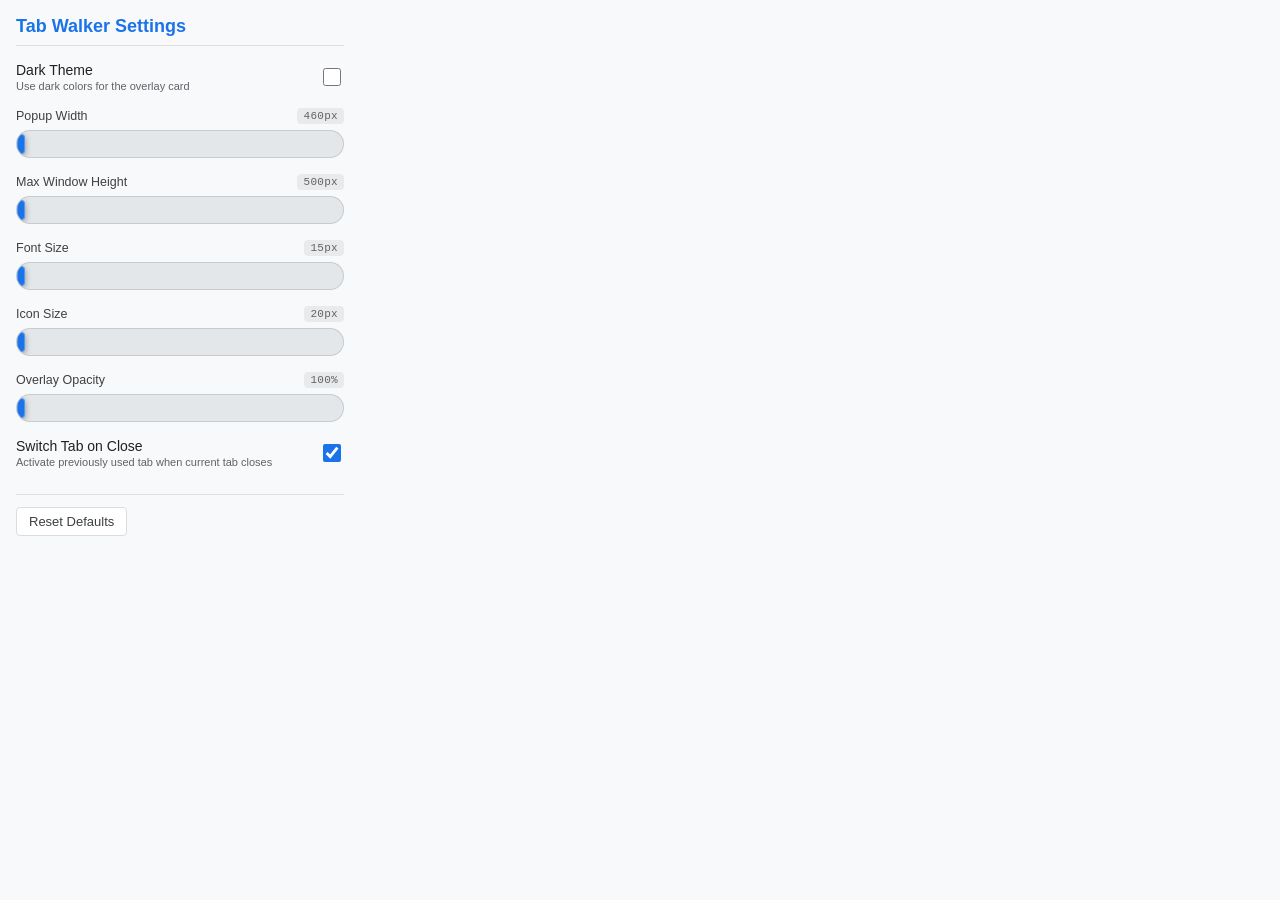
==== firefox-extension/settings/index.html @ c9946a63 "Implement high-craft Stepped Capsule Slider component for extension settings" ====
<!DOCTYPE html>
<html lang="en">
<head>
  <meta charset="UTF-8">
  <title>Tab Walker Settings</title>
  <link rel="stylesheet" href="style.css">
</head>
<body>
  <div class="settings-container">
    <header class="header">
      <h2>Tab Walker Settings</h2>
    </header>

    <form id="settings-form" class="settings-form">
      <!-- Dark Mode -->
      <div class="setting-row">
        <label for="isDarkTheme" class="setting-label">
          <span>Dark Theme</span>
          <small>Use dark colors for the overlay card</small>
        </label>
        <input type="checkbox" id="isDarkTheme" class="toggle-switch">
      </div>

      <!-- Popup Width -->
      <div class="slider-group" data-unit="px">
        <div class="slider-header">
          <label for="popupWidth" class="slider-label">Popup Width</label>
          <span class="slider-badge" id="popupWidth-badge">460px</span>
        </div>
        <div class="capsule-track-wrapper">
          <input type="range" id="popupWidth" min="300" max="800" step="25" value="460" class="capsule-range-input">
          <div class="capsule-track">
            <div class="ticks-container" id="popupWidth-ticks"></div>
            <div class="capsule-thumb" id="popupWidth-thumb"></div>
          </div>
        </div>
      </div>

      <!-- Max Window Height -->
      <div class="slider-group" data-unit="px">
        <div class="slider-header">
          <label for="windowHeight" class="slider-label">Max Window Height</label>
          <span class="slider-badge" id="windowHeight-badge">500px</span>
        </div>
        <div class="capsule-track-wrapper">
          <input type="range" id="windowHeight" min="200" max="900" step="25" value="500" class="capsule-range-input">
          <div class="capsule-track">
            <div class="ticks-container" id="windowHeight-ticks"></div>
            <div class="capsule-thumb" id="windowHeight-thumb"></div>
          </div>
        </div>
      </div>

      <!-- Font Size -->
      <div class="slider-group" data-unit="px">
        <div class="slider-header">
          <label for="fontSize" class="slider-label">Font Size</label>
          <span class="slider-badge" id="fontSize-badge">15px</span>
        </div>
        <div class="capsule-track-wrapper">
          <input type="range" id="fontSize" min="12" max="22" step="1" value="15" class="capsule-range-input">
          <div class="capsule-track">
            <div class="ticks-container" id="fontSize-ticks"></div>
            <div class="capsule-thumb" id="fontSize-thumb"></div>
          </div>
        </div>
      </div>

      <!-- Icon Size -->
      <div class="slider-group" data-unit="px">
        <div class="slider-header">
          <label for="iconSize" class="slider-label">Icon Size</label>
          <span class="slider-badge" id="iconSize-badge">20px</span>
        </div>
        <div class="capsule-track-wrapper">
          <input type="range" id="iconSize" min="14" max="32" step="2" value="20" class="capsule-range-input">
          <div class="capsule-track">
            <div class="ticks-container" id="iconSize-ticks"></div>
            <div class="capsule-thumb" id="iconSize-thumb"></div>
          </div>
        </div>
      </div>

      <!-- Opacity -->
      <div class="slider-group" data-unit="%">
        <div class="slider-header">
          <label for="opacity" class="slider-label">Overlay Opacity</label>
          <span class="slider-badge" id="opacity-badge">100%</span>
        </div>
        <div class="capsule-track-wrapper">
          <input type="range" id="opacity" min="50" max="100" step="5" value="100" class="capsule-range-input">
          <div class="capsule-track">
            <div class="ticks-container" id="opacity-ticks"></div>
            <div class="capsule-thumb" id="opacity-thumb"></div>
          </div>
        </div>
      </div>

      <!-- Switch on close -->
      <div class="setting-row">
        <label for="isSwitchingToPreviouslyUsedTab" class="setting-label">
          <span>Switch Tab on Close</span>
          <small>Activate previously used tab when current tab closes</small>
        </label>
        <input type="checkbox" id="isSwitchingToPreviouslyUsedTab" class="toggle-switch" checked>
      </div>

      <!-- Actions -->
      <div class="actions">
        <button type="button" id="reset-btn" class="btn btn-secondary">Reset Defaults</button>
        <span id="save-status" class="save-status">Saved!</span>
      </div>
    </form>
  </div>

  <script src="index.js"></script>
</body>
</html>
---- firefox-extension/settings/style.css ----
* {
  box-sizing: border-box;
}

:root {
  --setting-label-color: #3c4043;
  --badge-bg: rgba(0, 0, 0, 0.06);
  --badge-color: #5f6368;
  --track-bg: #e4e7ea;
  --track-border: rgba(0, 0, 0, 0.12);
  --tick-bg: rgba(0, 0, 0, 0.18);
  --thumb-bg: #1a73e8;
  --thumb-active-bg: #1557b0;
}

body {
  margin: 0;
  padding: 0;
  font-family: -apple-system, BlinkMacSystemFont, "Segoe UI", Roboto, Helvetica, Arial, sans-serif;
  background-color: #f8f9fa;
  color: #202124;
  width: 360px;
  user-select: none;
  transition: background-color 0.2s ease, color 0.2s ease;
}

.settings-container {
  padding: 16px;
}

.header {
  margin-bottom: 16px;
  border-bottom: 1px solid #e0e0e0;
  padding-bottom: 8px;
}

.header h2 {
  margin: 0;
  font-size: 18px;
  font-weight: 600;
  color: #1a73e8;
}

.settings-form {
  display: flex;
  flex-direction: column;
  gap: 16px;
}

.setting-row {
  display: flex;
  justify-content: space-between;
  align-items: center;
  gap: 12px;
}

.setting-label {
  display: flex;
  flex-direction: column;
  font-size: 14px;
  font-weight: 500;
  flex: 1;
}

.setting-label small {
  font-size: 11px;
  color: #5f6368;
  font-weight: normal;
  margin-top: 2px;
}

input[type="checkbox"].toggle-switch {
  width: 18px;
  height: 18px;
  cursor: pointer;
  accent-color: #1a73e8;
}

/* Stepped Capsule Slider Styling */
.slider-group {
  display: flex;
  flex-direction: column;
  gap: 6px;
}

.slider-header {
  display: flex;
  justify-content: space-between;
  align-items: center;
}

.slider-label {
  font-size: 12.5px;
  font-weight: 500;
  color: var(--setting-label-color);
  cursor: pointer;
}

.slider-badge {
  font-size: 11px;
  font-family: SFMono-Regular, Consolas, "Liberation Mono", Menlo, Courier, monospace;
  font-variant-numeric: tabular-nums;
  background: var(--badge-bg);
  color: var(--badge-color);
  padding: 2px 6px;
  border-radius: 4px;
  letter-spacing: 0.3px;
}

.capsule-track-wrapper {
  position: relative;
  width: 100%;
  height: 28px;
}

.capsule-range-input {
  position: absolute;
  top: 0;
  left: 0;
  width: 100%;
  height: 100%;
  opacity: 0;
  cursor: pointer;
  margin: 0;
  z-index: 3;
}

.capsule-track {
  position: absolute;
  top: 0;
  left: 0;
  right: 0;
  bottom: 0;
  border-radius: 14px;
  background: var(--track-bg);
  border: 1px solid var(--track-border);
  box-sizing: border-box;
  pointer-events: none;
  overflow: hidden;
  transition: background-color 0.2s ease, border-color 0.2s ease;
}

.ticks-container {
  position: absolute;
  top: 0;
  left: 10px;
  right: 10px;
  bottom: 0;
  display: flex;
  justify-content: space-between;
  align-items: center;
  pointer-events: none;
}

.tick-mark {
  width: 2px;
  height: 4px;
  background: var(--tick-bg);
  border-radius: 1px;
  flex-shrink: 0;
}

.capsule-thumb {
  position: absolute;
  top: 50%;
  width: 8px;
  height: 20px;
  border-radius: 4px;
  background: var(--thumb-bg);
  box-shadow: 0 2px 6px rgba(0, 0, 0, 0.4), inset 0 0 0 1px rgba(255, 255, 255, 0.25);
  transform: translateY(-50%);
  transition: transform 0.15s ease, background-color 0.15s ease;
  pointer-events: none;
  z-index: 2;
}

/* Micro-interactions */
.capsule-track-wrapper:hover .capsule-thumb {
  transform: translateY(-50%) scaleY(1.1);
}

.capsule-range-input:active ~ .capsule-track .capsule-thumb {
  transform: translateY(-50%) scale(0.9, 1.15);
  background: var(--thumb-active-bg);
}

.actions {
  margin-top: 10px;
  padding-top: 12px;
  border-top: 1px solid #e0e0e0;
  display: flex;
  align-items: center;
  justify-content: space-between;
}

.btn {
  padding: 6px 12px;
  border-radius: 4px;
  font-size: 13px;
  font-weight: 500;
  cursor: pointer;
  border: 1px solid #dadce0;
}

.btn-secondary {
  background-color: #ffffff;
  color: #3c4043;
}

.btn-secondary:hover {
  background-color: #f1f3f4;
}

.save-status {
  font-size: 12px;
  color: #1e8e3e;
  font-weight: 500;
  opacity: 0;
  transition: opacity 0.2s ease;
}

.save-status.show {
  opacity: 1;
}

/* Dark Theme Styles for Settings Page */
body.dark-theme {
  --setting-label-color: #C4C7D0;
  --badge-bg: rgba(255, 255, 255, 0.06);
  --badge-color: #8C909C;
  --track-bg: #18191E;
  --track-border: rgba(255, 255, 255, 0.05);
  --tick-bg: rgba(255, 255, 255, 0.12);
  --thumb-bg: #F1F3F5;
  --thumb-active-bg: #ffffff;

  background-color: #252629;
  color: #e9ebec;
}

body.dark-theme .header {
  border-bottom-color: #3e4044;
}

body.dark-theme .header h2 {
  color: #8ab4f8;
}

body.dark-theme .setting-label small {
  color: #9aa0a6;
}

body.dark-theme .actions {
  border-top-color: #3e4044;
}

body.dark-theme .btn-secondary {
  background-color: #35393c;
  color: #e9ebec;
  border-color: #484c50;
}

body.dark-theme .btn-secondary:hover {
  background-color: #42464a;
}
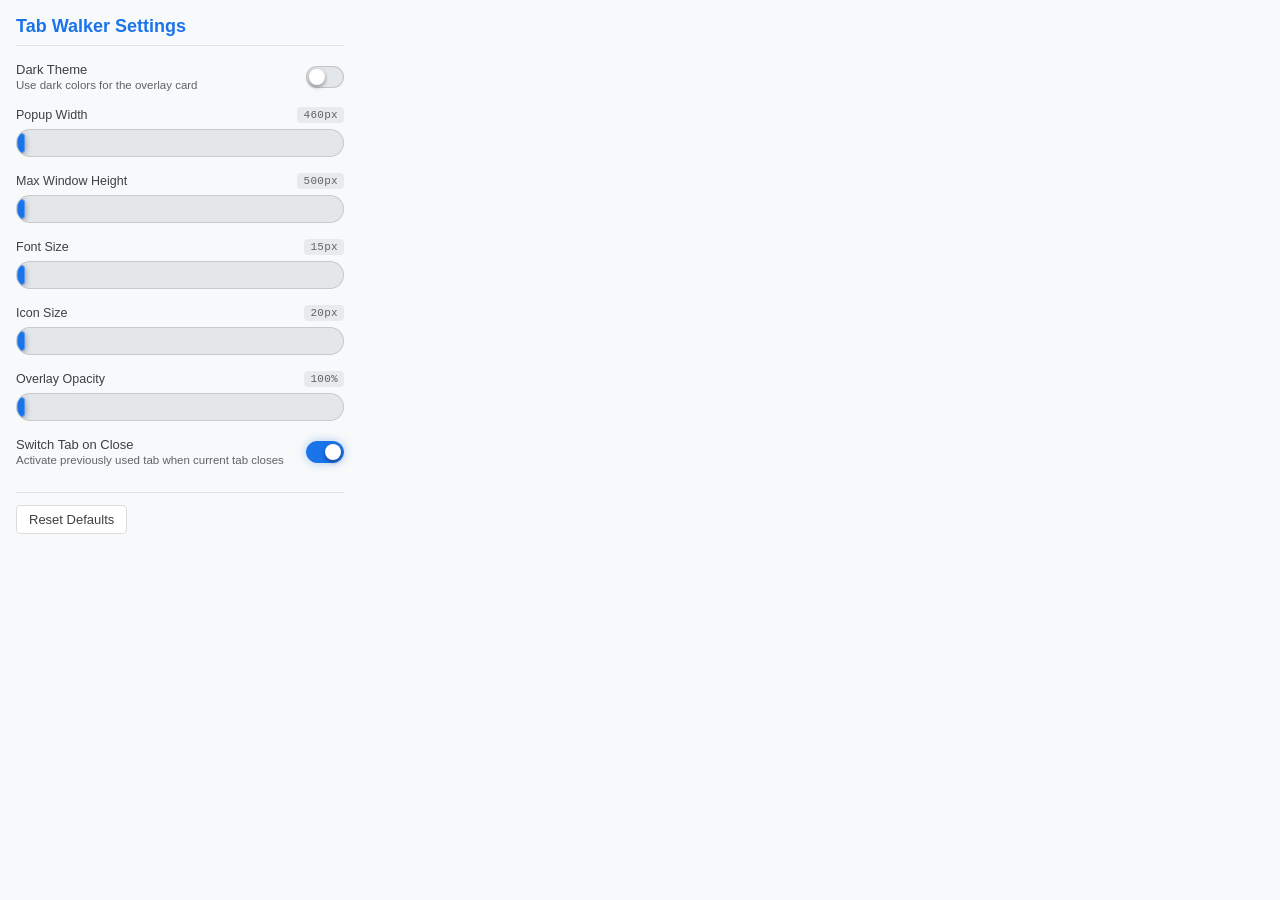
==== commit 1dfd1708: "Implement high-craft Craft Toggle Switch component with spring transition and accessibility attribut" ====
--- a/firefox-extension/settings/index.html
+++ b/firefox-extension/settings/index.html
@@ -18,7 +18,12 @@
           <span>Dark Theme</span>
           <small>Use dark colors for the overlay card</small>
         </label>
-        <input type="checkbox" id="isDarkTheme" class="toggle-switch">
+        <div class="craft-toggle-wrapper">
+          <input type="checkbox" id="isDarkTheme" class="craft-toggle-input" role="switch" aria-checked="false">
+          <div class="craft-toggle-track">
+            <div class="craft-toggle-thumb"></div>
+          </div>
+        </div>
       </div>
 
       <!-- Popup Width -->
@@ -102,7 +107,12 @@
           <span>Switch Tab on Close</span>
           <small>Activate previously used tab when current tab closes</small>
         </label>
-        <input type="checkbox" id="isSwitchingToPreviouslyUsedTab" class="toggle-switch" checked>
+        <div class="craft-toggle-wrapper">
+          <input type="checkbox" id="isSwitchingToPreviouslyUsedTab" class="craft-toggle-input" role="switch" aria-checked="true" checked>
+          <div class="craft-toggle-track">
+            <div class="craft-toggle-thumb"></div>
+          </div>
+        </div>
       </div>
 
       <!-- Actions -->
--- a/firefox-extension/settings/style.css
+++ b/firefox-extension/settings/style.css
@@ -4,6 +4,7 @@
 
 :root {
   --setting-label-color: #3c4043;
+  --setting-small-color: #5f6368;
   --badge-bg: rgba(0, 0, 0, 0.06);
   --badge-color: #5f6368;
   --track-bg: #e4e7ea;
@@ -11,6 +12,11 @@
   --tick-bg: rgba(0, 0, 0, 0.18);
   --thumb-bg: #1a73e8;
   --thumb-active-bg: #1557b0;
+
+  --toggle-track-bg: #e4e7ea;
+  --toggle-track-border: rgba(0, 0, 0, 0.15);
+  --toggle-active-bg: #1a73e8;
+  --toggle-glow: rgba(26, 115, 232, 0.35);
 }
 
 body {
@@ -57,23 +63,89 @@
 .setting-label {
   display: flex;
   flex-direction: column;
-  font-size: 14px;
+  font-size: 13px;
   font-weight: 500;
+  color: var(--setting-label-color);
   flex: 1;
+  cursor: pointer;
 }
 
 .setting-label small {
-  font-size: 11px;
-  color: #5f6368;
+  font-size: 11.5px;
+  color: var(--setting-small-color);
   font-weight: normal;
   margin-top: 2px;
 }
 
-input[type="checkbox"].toggle-switch {
-  width: 18px;
-  height: 18px;
-  cursor: pointer;
-  accent-color: #1a73e8;
+/* Craft Toggle Switch Component */
+.craft-toggle-wrapper {
+  position: relative;
+  width: 38px;
+  height: 22px;
+  flex-shrink: 0;
+}
+
+.craft-toggle-input {
+  position: absolute;
+  top: 0;
+  left: 0;
+  width: 100%;
+  height: 100%;
+  opacity: 0;
+  cursor: pointer;
+  margin: 0;
+  z-index: 3;
+}
+
+.craft-toggle-track {
+  position: absolute;
+  top: 0;
+  left: 0;
+  right: 0;
+  bottom: 0;
+  border-radius: 9999px;
+  background: var(--toggle-track-bg);
+  border: 1px solid var(--toggle-track-border);
+  box-sizing: border-box;
+  pointer-events: none;
+  transition: background-color 0.2s cubic-bezier(0.16, 1, 0.3, 1), border-color 0.2s ease, box-shadow 0.2s ease;
+}
+
+.craft-toggle-thumb {
+  position: absolute;
+  top: 2px;
+  left: 2px;
+  width: 16px;
+  height: 16px;
+  border-radius: 50%;
+  background: #FFFFFF;
+  box-shadow: 0 2px 4px rgba(0, 0, 0, 0.4);
+  transition: transform 0.2s cubic-bezier(0.16, 1, 0.3, 1), background-color 0.2s ease;
+  pointer-events: none;
+}
+
+.craft-toggle-input:checked ~ .craft-toggle-track {
+  background: var(--toggle-active-bg);
+  border-color: var(--toggle-active-bg);
+  box-shadow: 0 0 10px var(--toggle-glow);
+}
+
+.craft-toggle-input:checked ~ .craft-toggle-track .craft-toggle-thumb {
+  transform: translateX(16px);
+}
+
+/* Tactile Feel / Active Click Stretch */
+.craft-toggle-input:active ~ .craft-toggle-track .craft-toggle-thumb {
+  transform: scaleX(1.15);
+}
+
+.craft-toggle-input:checked:active ~ .craft-toggle-track .craft-toggle-thumb {
+  transform: translateX(16px) scaleX(1.15);
+}
+
+.craft-toggle-input:focus-visible ~ .craft-toggle-track {
+  outline: 2px solid #448aff;
+  outline-offset: 2px;
 }
 
 /* Stepped Capsule Slider Styling */
@@ -225,7 +297,8 @@
 
 /* Dark Theme Styles for Settings Page */
 body.dark-theme {
-  --setting-label-color: #C4C7D0;
+  --setting-label-color: #E2E8F0;
+  --setting-small-color: #64748B;
   --badge-bg: rgba(255, 255, 255, 0.06);
   --badge-color: #8C909C;
   --track-bg: #18191E;
@@ -234,6 +307,11 @@
   --thumb-bg: #F1F3F5;
   --thumb-active-bg: #ffffff;
 
+  --toggle-track-bg: #1A1B20;
+  --toggle-track-border: rgba(255, 255, 255, 0.08);
+  --toggle-active-bg: #448aff;
+  --toggle-glow: rgba(68, 138, 255, 0.35);
+
   background-color: #252629;
   color: #e9ebec;
 }
@@ -244,10 +322,6 @@
 
 body.dark-theme .header h2 {
   color: #8ab4f8;
-}
-
-body.dark-theme .setting-label small {
-  color: #9aa0a6;
 }
 
 body.dark-theme .actions {
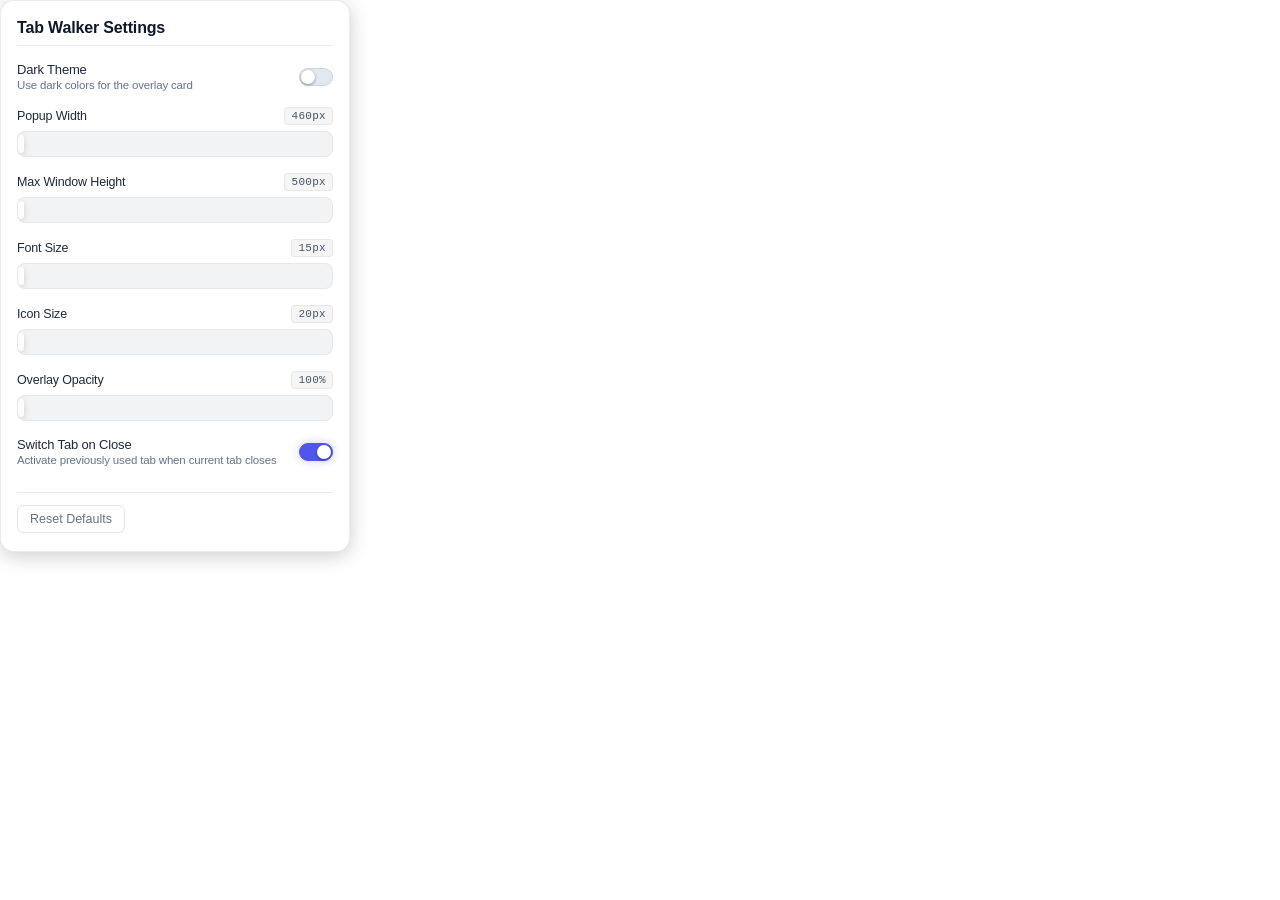
==== commit d476779f: "Implement high-craft Settings modal component supporting Light and Dark modes via CSS variables" ====
--- a/firefox-extension/settings/index.html
+++ b/firefox-extension/settings/index.html
@@ -5,7 +5,7 @@
   <title>Tab Walker Settings</title>
   <link rel="stylesheet" href="style.css">
 </head>
-<body>
+<body data-theme="light">
   <div class="settings-container">
     <header class="header">
       <h2>Tab Walker Settings</h2>
@@ -35,6 +35,7 @@
         <div class="capsule-track-wrapper">
           <input type="range" id="popupWidth" min="300" max="800" step="25" value="460" class="capsule-range-input">
           <div class="capsule-track">
+            <div class="capsule-fill" id="popupWidth-fill"></div>
             <div class="ticks-container" id="popupWidth-ticks"></div>
             <div class="capsule-thumb" id="popupWidth-thumb"></div>
           </div>
@@ -50,6 +51,7 @@
         <div class="capsule-track-wrapper">
           <input type="range" id="windowHeight" min="200" max="900" step="25" value="500" class="capsule-range-input">
           <div class="capsule-track">
+            <div class="capsule-fill" id="windowHeight-fill"></div>
             <div class="ticks-container" id="windowHeight-ticks"></div>
             <div class="capsule-thumb" id="windowHeight-thumb"></div>
           </div>
@@ -65,6 +67,7 @@
         <div class="capsule-track-wrapper">
           <input type="range" id="fontSize" min="12" max="22" step="1" value="15" class="capsule-range-input">
           <div class="capsule-track">
+            <div class="capsule-fill" id="fontSize-fill"></div>
             <div class="ticks-container" id="fontSize-ticks"></div>
             <div class="capsule-thumb" id="fontSize-thumb"></div>
           </div>
@@ -80,6 +83,7 @@
         <div class="capsule-track-wrapper">
           <input type="range" id="iconSize" min="14" max="32" step="2" value="20" class="capsule-range-input">
           <div class="capsule-track">
+            <div class="capsule-fill" id="iconSize-fill"></div>
             <div class="ticks-container" id="iconSize-ticks"></div>
             <div class="capsule-thumb" id="iconSize-thumb"></div>
           </div>
@@ -95,6 +99,7 @@
         <div class="capsule-track-wrapper">
           <input type="range" id="opacity" min="50" max="100" step="5" value="100" class="capsule-range-input">
           <div class="capsule-track">
+            <div class="capsule-fill" id="opacity-fill"></div>
             <div class="ticks-container" id="opacity-ticks"></div>
             <div class="capsule-thumb" id="opacity-thumb"></div>
           </div>
--- a/firefox-extension/settings/style.css
+++ b/firefox-extension/settings/style.css
@@ -2,49 +2,107 @@
   box-sizing: border-box;
 }
 
-:root {
-  --setting-label-color: #3c4043;
-  --setting-small-color: #5f6368;
-  --badge-bg: rgba(0, 0, 0, 0.06);
-  --badge-color: #5f6368;
-  --track-bg: #e4e7ea;
-  --track-border: rgba(0, 0, 0, 0.12);
-  --tick-bg: rgba(0, 0, 0, 0.18);
-  --thumb-bg: #1a73e8;
-  --thumb-active-bg: #1557b0;
-
-  --toggle-track-bg: #e4e7ea;
-  --toggle-track-border: rgba(0, 0, 0, 0.15);
-  --toggle-active-bg: #1a73e8;
-  --toggle-glow: rgba(26, 115, 232, 0.35);
+:root,
+[data-theme="light"] {
+  /* Radii */
+  --radius-outer: 14px;
+  --radius-track: 8px;
+  --radius-thumb: 3px;
+  --radius-badge: 4px;
+  --radius-btn: 6px;
+  --radius-tick: 1px;
+  --radius-toggle-track: 999px;
+  --radius-toggle-thumb: 50%;
+
+  /* Light Theme Color Tokens */
+  --bg-surface: #FFFFFF;
+  --border-surface: rgba(0, 0, 0, 0.08);
+  --text-primary: #0F172A;
+  --text-secondary: #64748B;
+  --text-label: #1E293B;
+
+  --track-bg: #F1F3F5;
+  --track-border: rgba(0, 0, 0, 0.05);
+  --fill-bg: rgba(79, 86, 233, 0.18);
+  --thumb-bg: #FFFFFF;
+  --thumb-shadow: 0 2px 6px rgba(0, 0, 0, 0.15);
+  --tick-bg: rgba(0, 0, 0, 0.12);
+
+  --badge-bg: rgba(0, 0, 0, 0.04);
+  --badge-color: #475569;
+  --badge-border: rgba(0, 0, 0, 0.06);
+
+  --toggle-track-bg: #E2E8F0;
+  --toggle-track-border: rgba(0, 0, 0, 0.08);
+  --toggle-active-bg: #4F56E9;
+  --toggle-glow: rgba(79, 86, 233, 0.3);
+
+  --btn-border: rgba(0, 0, 0, 0.1);
+  --btn-text: #64748B;
+  --btn-hover-bg: rgba(0, 0, 0, 0.04);
+}
+
+body.dark-theme,
+[data-theme="dark"] {
+  /* Dark Theme Color Tokens */
+  --bg-surface: #111215;
+  --border-surface: rgba(255, 255, 255, 0.08);
+  --text-primary: #FFFFFF;
+  --text-secondary: #6C707E;
+  --text-label: #E4E5EB;
+
+  --track-bg: #18191E;
+  --track-border: rgba(255, 255, 255, 0.04);
+  --fill-bg: rgba(255, 255, 255, 0.08);
+  --thumb-bg: #E8EAEE;
+  --thumb-shadow: 0 2px 6px rgba(0, 0, 0, 0.6);
+  --tick-bg: rgba(255, 255, 255, 0.12);
+
+  --badge-bg: rgba(255, 255, 255, 0.05);
+  --badge-color: #8C909F;
+  --badge-border: rgba(255, 255, 255, 0.06);
+
+  --toggle-track-bg: #22242A;
+  --toggle-track-border: rgba(255, 255, 255, 0.08);
+  --toggle-active-bg: #4F56E9;
+  --toggle-glow: rgba(79, 86, 233, 0.35);
+
+  --btn-border: rgba(255, 255, 255, 0.08);
+  --btn-text: #8A8E9B;
+  --btn-hover-bg: rgba(255, 255, 255, 0.04);
 }
 
 body {
   margin: 0;
   padding: 0;
-  font-family: -apple-system, BlinkMacSystemFont, "Segoe UI", Roboto, Helvetica, Arial, sans-serif;
-  background-color: #f8f9fa;
-  color: #202124;
-  width: 360px;
+  font-family: -apple-system, BlinkMacSystemFont, "SF Pro Text", Inter, sans-serif;
+  letter-spacing: -0.01em;
+  background-color: var(--bg-surface);
+  color: var(--text-primary);
+  width: 350px;
   user-select: none;
   transition: background-color 0.2s ease, color 0.2s ease;
 }
 
 .settings-container {
-  padding: 16px;
+  padding: 18px 16px;
+  background-color: var(--bg-surface);
+  border: 1px solid var(--border-surface);
+  border-radius: var(--radius-outer);
+  box-shadow: 0 4px 20px rgba(0, 0, 0, 0.2);
 }
 
 .header {
   margin-bottom: 16px;
-  border-bottom: 1px solid #e0e0e0;
+  border-bottom: 1px solid var(--border-surface);
   padding-bottom: 8px;
 }
 
 .header h2 {
   margin: 0;
-  font-size: 18px;
+  font-size: 16px;
   font-weight: 600;
-  color: #1a73e8;
+  color: var(--text-primary);
 }
 
 .settings-form {
@@ -65,14 +123,14 @@
   flex-direction: column;
   font-size: 13px;
   font-weight: 500;
-  color: var(--setting-label-color);
+  color: var(--text-label);
   flex: 1;
   cursor: pointer;
 }
 
 .setting-label small {
   font-size: 11.5px;
-  color: var(--setting-small-color);
+  color: var(--text-secondary);
   font-weight: normal;
   margin-top: 2px;
 }
@@ -80,8 +138,8 @@
 /* Craft Toggle Switch Component */
 .craft-toggle-wrapper {
   position: relative;
-  width: 38px;
-  height: 22px;
+  width: 34px;
+  height: 18px;
   flex-shrink: 0;
 }
 
@@ -103,7 +161,7 @@
   left: 0;
   right: 0;
   bottom: 0;
-  border-radius: 9999px;
+  border-radius: var(--radius-toggle-track);
   background: var(--toggle-track-bg);
   border: 1px solid var(--toggle-track-border);
   box-sizing: border-box;
@@ -113,13 +171,13 @@
 
 .craft-toggle-thumb {
   position: absolute;
-  top: 2px;
-  left: 2px;
-  width: 16px;
-  height: 16px;
-  border-radius: 50%;
+  top: 1px;
+  left: 1px;
+  width: 14px;
+  height: 14px;
+  border-radius: var(--radius-toggle-thumb);
   background: #FFFFFF;
-  box-shadow: 0 2px 4px rgba(0, 0, 0, 0.4);
+  box-shadow: 0 1px 3px rgba(0, 0, 0, 0.4);
   transition: transform 0.2s cubic-bezier(0.16, 1, 0.3, 1), background-color 0.2s ease;
   pointer-events: none;
 }
@@ -144,7 +202,7 @@
 }
 
 .craft-toggle-input:focus-visible ~ .craft-toggle-track {
-  outline: 2px solid #448aff;
+  outline: 2px solid var(--toggle-active-bg);
   outline-offset: 2px;
 }
 
@@ -164,7 +222,7 @@
 .slider-label {
   font-size: 12.5px;
   font-weight: 500;
-  color: var(--setting-label-color);
+  color: var(--text-label);
   cursor: pointer;
 }
 
@@ -174,15 +232,16 @@
   font-variant-numeric: tabular-nums;
   background: var(--badge-bg);
   color: var(--badge-color);
+  border: 1px solid var(--badge-border);
   padding: 2px 6px;
-  border-radius: 4px;
+  border-radius: var(--radius-badge);
   letter-spacing: 0.3px;
 }
 
 .capsule-track-wrapper {
   position: relative;
   width: 100%;
-  height: 28px;
+  height: 26px;
 }
 
 .capsule-range-input {
@@ -203,7 +262,7 @@
   left: 0;
   right: 0;
   bottom: 0;
-  border-radius: 14px;
+  border-radius: var(--radius-track);
   background: var(--track-bg);
   border: 1px solid var(--track-border);
   box-sizing: border-box;
@@ -212,6 +271,19 @@
   transition: background-color 0.2s ease, border-color 0.2s ease;
 }
 
+.capsule-fill {
+  position: absolute;
+  top: 0;
+  left: 0;
+  bottom: 0;
+  width: 0%;
+  border-radius: var(--radius-track) 0 0 var(--radius-track);
+  background: var(--fill-bg);
+  transition: width 0.05s ease-out, background-color 0.2s ease;
+  pointer-events: none;
+  z-index: 1;
+}
+
 .ticks-container {
   position: absolute;
   top: 0;
@@ -222,28 +294,29 @@
   justify-content: space-between;
   align-items: center;
   pointer-events: none;
+  z-index: 2;
 }
 
 .tick-mark {
   width: 2px;
   height: 4px;
   background: var(--tick-bg);
-  border-radius: 1px;
+  border-radius: var(--radius-tick);
   flex-shrink: 0;
 }
 
 .capsule-thumb {
   position: absolute;
   top: 50%;
-  width: 8px;
-  height: 20px;
-  border-radius: 4px;
+  width: 6px;
+  height: 18px;
+  border-radius: var(--radius-thumb);
   background: var(--thumb-bg);
-  box-shadow: 0 2px 6px rgba(0, 0, 0, 0.4), inset 0 0 0 1px rgba(255, 255, 255, 0.25);
+  box-shadow: var(--thumb-shadow);
   transform: translateY(-50%);
   transition: transform 0.15s ease, background-color 0.15s ease;
   pointer-events: none;
-  z-index: 2;
+  z-index: 3;
 }
 
 /* Micro-interactions */
@@ -253,13 +326,12 @@
 
 .capsule-range-input:active ~ .capsule-track .capsule-thumb {
   transform: translateY(-50%) scale(0.9, 1.15);
-  background: var(--thumb-active-bg);
 }
 
 .actions {
   margin-top: 10px;
   padding-top: 12px;
-  border-top: 1px solid #e0e0e0;
+  border-top: 1px solid var(--border-surface);
   display: flex;
   align-items: center;
   justify-content: space-between;
@@ -267,20 +339,18 @@
 
 .btn {
   padding: 6px 12px;
-  border-radius: 4px;
-  font-size: 13px;
+  border-radius: var(--radius-btn);
+  font-size: 12.5px;
   font-weight: 500;
   cursor: pointer;
-  border: 1px solid #dadce0;
-}
-
-.btn-secondary {
-  background-color: #ffffff;
-  color: #3c4043;
+  border: 1px solid var(--btn-border);
+  background: transparent;
+  color: var(--btn-text);
+  transition: all 0.15s ease;
 }
 
 .btn-secondary:hover {
-  background-color: #f1f3f4;
+  background-color: var(--btn-hover-bg);
 }
 
 .save-status {
@@ -294,46 +364,3 @@
 .save-status.show {
   opacity: 1;
 }
-
-/* Dark Theme Styles for Settings Page */
-body.dark-theme {
-  --setting-label-color: #E2E8F0;
-  --setting-small-color: #64748B;
-  --badge-bg: rgba(255, 255, 255, 0.06);
-  --badge-color: #8C909C;
-  --track-bg: #18191E;
-  --track-border: rgba(255, 255, 255, 0.05);
-  --tick-bg: rgba(255, 255, 255, 0.12);
-  --thumb-bg: #F1F3F5;
-  --thumb-active-bg: #ffffff;
-
-  --toggle-track-bg: #1A1B20;
-  --toggle-track-border: rgba(255, 255, 255, 0.08);
-  --toggle-active-bg: #448aff;
-  --toggle-glow: rgba(68, 138, 255, 0.35);
-
-  background-color: #252629;
-  color: #e9ebec;
-}
-
-body.dark-theme .header {
-  border-bottom-color: #3e4044;
-}
-
-body.dark-theme .header h2 {
-  color: #8ab4f8;
-}
-
-body.dark-theme .actions {
-  border-top-color: #3e4044;
-}
-
-body.dark-theme .btn-secondary {
-  background-color: #35393c;
-  color: #e9ebec;
-  border-color: #484c50;
-}
-
-body.dark-theme .btn-secondary:hover {
-  background-color: #42464a;
-}
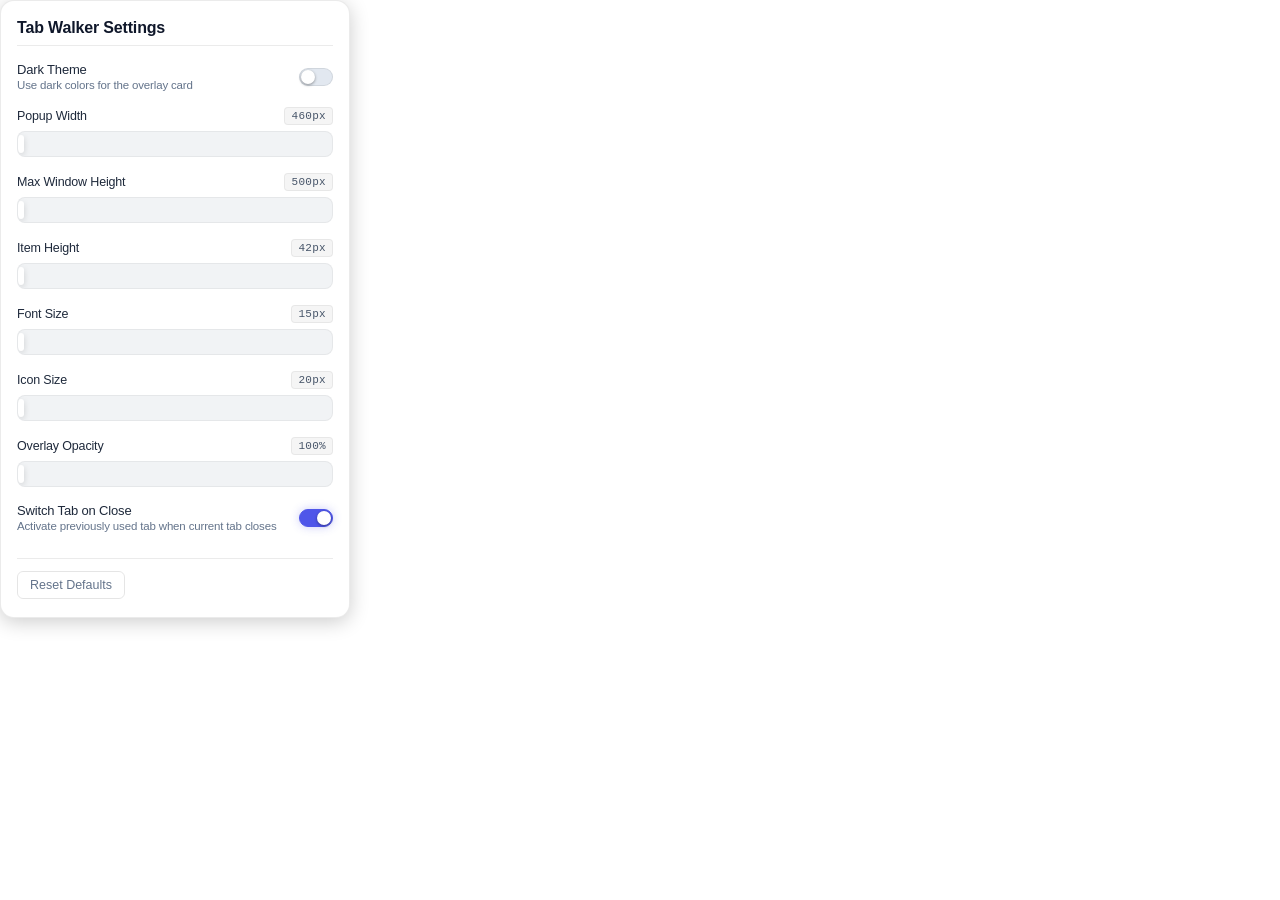
==== commit f7dcc192: "Add Item Height configuration slider to Settings UI and content script style binding" ====
--- a/firefox-extension/settings/index.html
+++ b/firefox-extension/settings/index.html
@@ -54,6 +54,22 @@
             <div class="capsule-fill" id="windowHeight-fill"></div>
             <div class="ticks-container" id="windowHeight-ticks"></div>
             <div class="capsule-thumb" id="windowHeight-thumb"></div>
+          </div>
+        </div>
+      </div>
+
+      <!-- Item Height -->
+      <div class="slider-group" data-unit="px">
+        <div class="slider-header">
+          <label for="tabHeight" class="slider-label">Item Height</label>
+          <span class="slider-badge" id="tabHeight-badge">42px</span>
+        </div>
+        <div class="capsule-track-wrapper">
+          <input type="range" id="tabHeight" min="28" max="60" step="2" value="42" class="capsule-range-input">
+          <div class="capsule-track">
+            <div class="capsule-fill" id="tabHeight-fill"></div>
+            <div class="ticks-container" id="tabHeight-ticks"></div>
+            <div class="capsule-thumb" id="tabHeight-thumb"></div>
           </div>
         </div>
       </div>
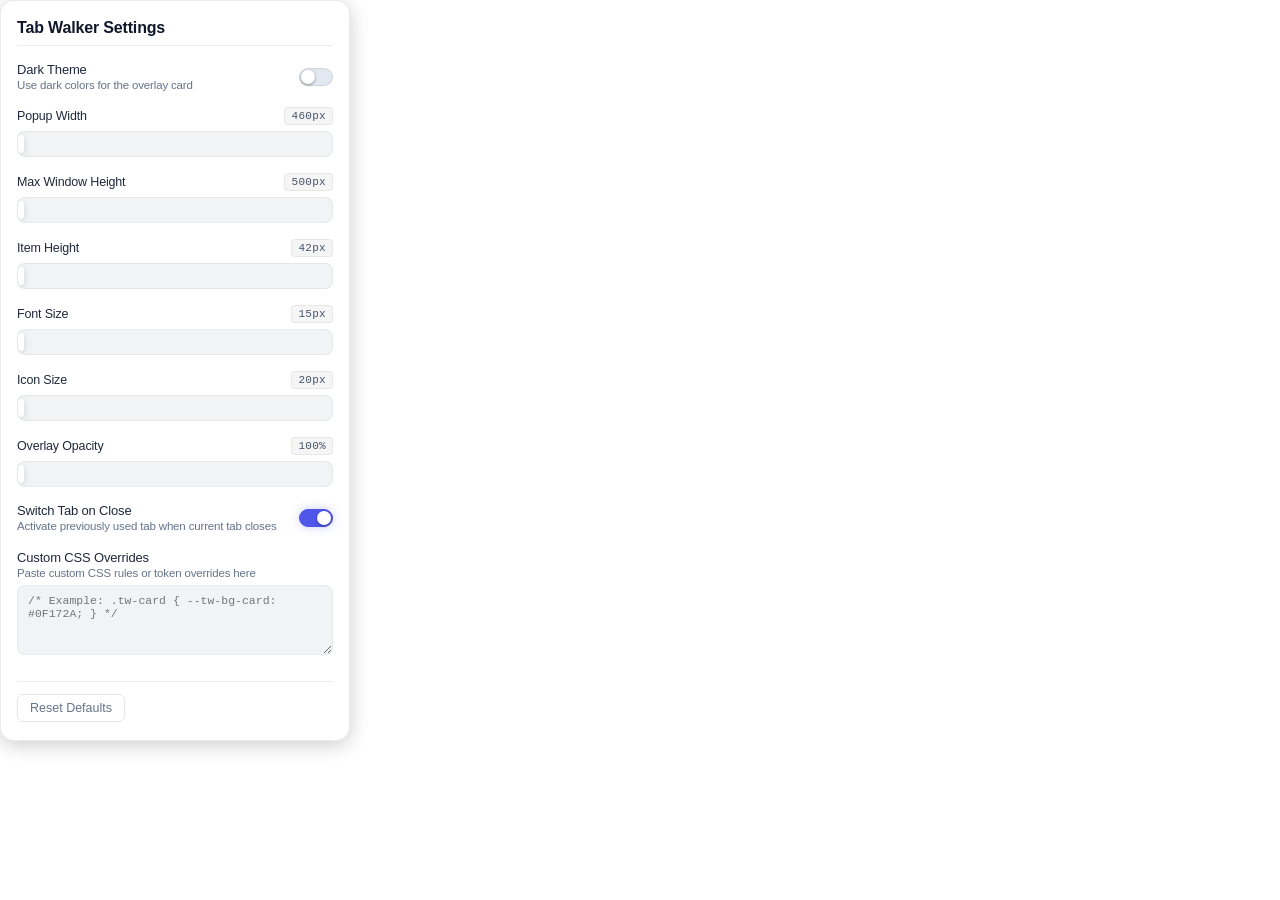
==== commit 57d012d1: "Centralize extension UI styling with CSS custom properties, stable semantic class names, and user CS" ====
--- a/firefox-extension/settings/index.html
+++ b/firefox-extension/settings/index.html
@@ -136,6 +136,15 @@
         </div>
       </div>
 
+      <!-- Custom CSS Overrides -->
+      <div class="custom-css-group">
+        <label for="customCss" class="setting-label">
+          <span>Custom CSS Overrides</span>
+          <small>Paste custom CSS rules or token overrides here</small>
+        </label>
+        <textarea id="customCss" class="custom-css-textarea" placeholder="/* Example: .tw-card { --tw-bg-card: #0F172A; } */" rows="4"></textarea>
+      </div>
+
       <!-- Actions -->
       <div class="actions">
         <button type="button" id="reset-btn" class="btn btn-secondary">Reset Defaults</button>
--- a/firefox-extension/settings/style.css
+++ b/firefox-extension/settings/style.css
@@ -328,6 +328,34 @@
   transform: translateY(-50%) scale(0.9, 1.15);
 }
 
+/* Custom CSS Overrides Group */
+.custom-css-group {
+  display: flex;
+  flex-direction: column;
+  gap: 6px;
+  margin-top: 2px;
+}
+
+.custom-css-textarea {
+  width: 100%;
+  min-height: 70px;
+  padding: 8px 10px;
+  font-family: SFMono-Regular, Consolas, "Liberation Mono", Menlo, Courier, monospace;
+  font-size: 11.5px;
+  border-radius: var(--radius-track);
+  border: 1px solid var(--track-border);
+  background: var(--track-bg);
+  color: var(--text-primary);
+  outline: none;
+  resize: vertical;
+  transition: border-color 0.15s ease, box-shadow 0.15s ease;
+}
+
+.custom-css-textarea:focus {
+  border-color: var(--toggle-active-bg);
+  box-shadow: 0 0 0 2px var(--toggle-glow);
+}
+
 .actions {
   margin-top: 10px;
   padding-top: 12px;
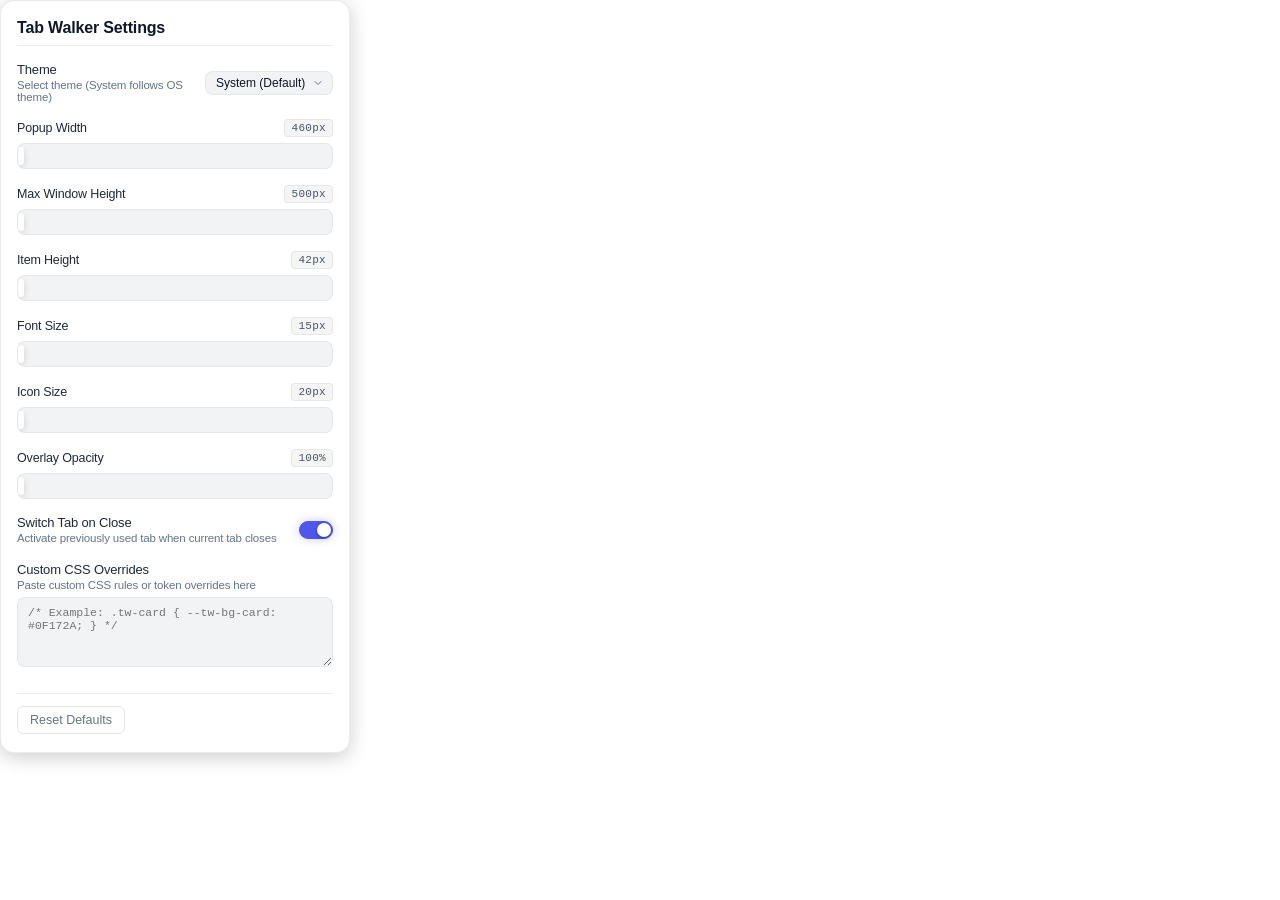
==== commit 2ad6537a: "Shield focus against webpage input hijacking, default to system theme, and add Ctrl +/- resizing" ====
--- a/firefox-extension/settings/index.html
+++ b/firefox-extension/settings/index.html
@@ -12,17 +12,18 @@
     </header>
 
     <form id="settings-form" class="settings-form">
-      <!-- Dark Mode -->
+      <!-- Theme Selection -->
       <div class="setting-row">
-        <label for="isDarkTheme" class="setting-label">
-          <span>Dark Theme</span>
-          <small>Use dark colors for the overlay card</small>
+        <label for="theme" class="setting-label">
+          <span>Theme</span>
+          <small>Select theme (System follows OS theme)</small>
         </label>
-        <div class="craft-toggle-wrapper">
-          <input type="checkbox" id="isDarkTheme" class="craft-toggle-input" role="switch" aria-checked="false">
-          <div class="craft-toggle-track">
-            <div class="craft-toggle-thumb"></div>
-          </div>
+        <div class="craft-select-wrapper">
+          <select id="theme" class="craft-select">
+            <option value="system">System (Default)</option>
+            <option value="light">Light</option>
+            <option value="dark">Dark</option>
+          </select>
         </div>
       </div>
 
--- a/firefox-extension/settings/style.css
+++ b/firefox-extension/settings/style.css
@@ -133,6 +133,41 @@
   color: var(--text-secondary);
   font-weight: normal;
   margin-top: 2px;
+}
+
+/* Craft Select Component */
+.craft-select-wrapper {
+  position: relative;
+  display: inline-flex;
+}
+
+.craft-select {
+  appearance: none;
+  -webkit-appearance: none;
+  background-color: var(--track-bg);
+  border: 1px solid var(--track-border);
+  color: var(--text-primary);
+  font-family: inherit;
+  font-size: 12px;
+  font-weight: 500;
+  padding: 4px 26px 4px 10px;
+  border-radius: var(--radius-track);
+  outline: none;
+  cursor: pointer;
+  transition: border-color 0.2s ease, background-color 0.2s ease, box-shadow 0.2s ease;
+  background-image: url("data:image/svg+xml;utf8,<svg xmlns='http://www.w3.org/2000/svg' width='12' height='12' viewBox='0 0 24 24' fill='none' stroke='%2364748B' stroke-width='2' stroke-linecap='round' stroke-linejoin='round'><polyline points='6 9 12 15 18 9'/></svg>");
+  background-repeat: no-repeat;
+  background-position: right 8px center;
+}
+
+body.dark-theme .craft-select,
+[data-theme="dark"] .craft-select {
+  background-image: url("data:image/svg+xml;utf8,<svg xmlns='http://www.w3.org/2000/svg' width='12' height='12' viewBox='0 0 24 24' fill='none' stroke='%238C909F' stroke-width='2' stroke-linecap='round' stroke-linejoin='round'><polyline points='6 9 12 15 18 9'/></svg>");
+}
+
+.craft-select:focus {
+  border-color: var(--toggle-active-bg);
+  box-shadow: 0 0 0 2px var(--toggle-glow);
 }
 
 /* Craft Toggle Switch Component */
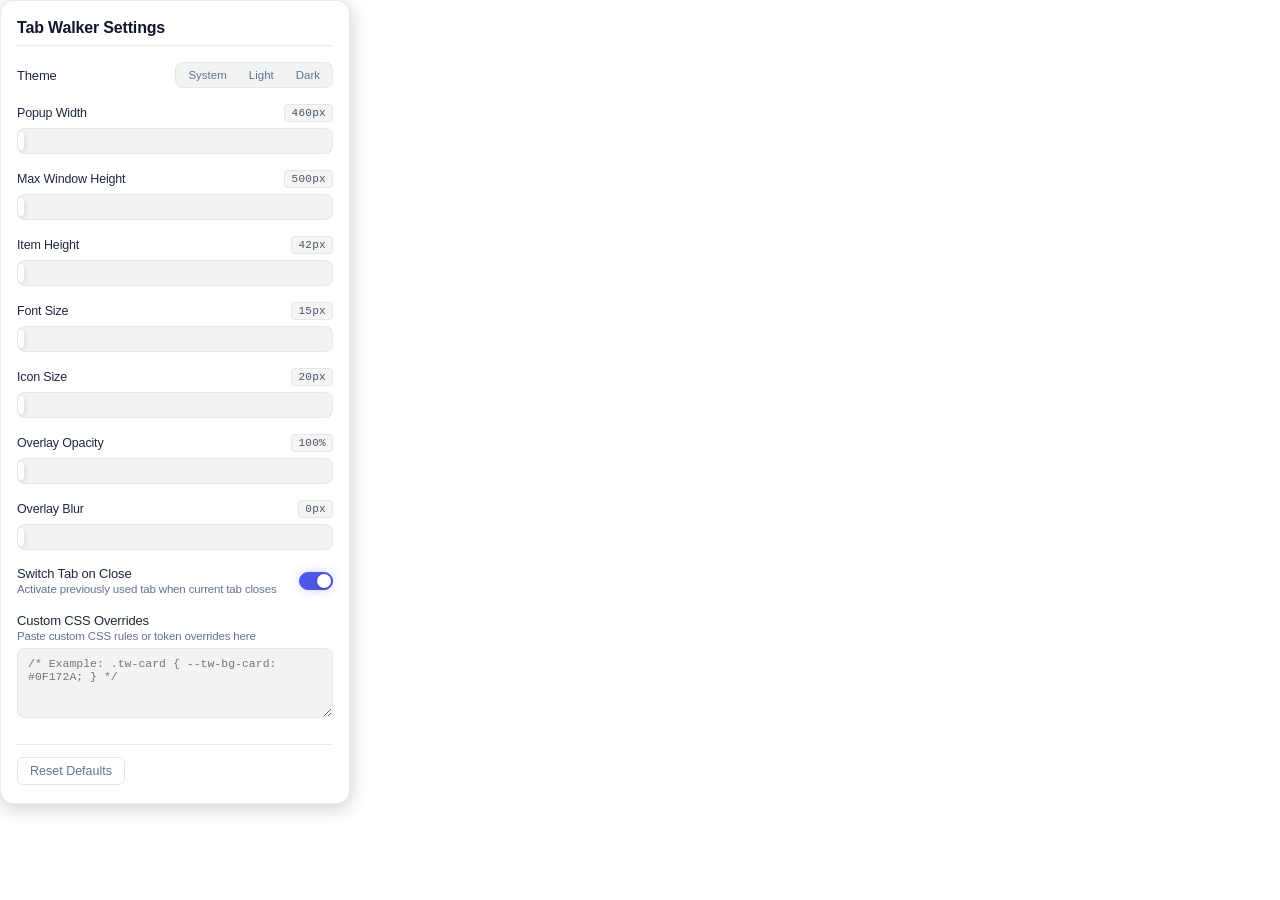
==== commit ff42b843: "Add overlay blur setting, theme button group, and focus shielding" ====
--- a/firefox-extension/settings/index.html
+++ b/firefox-extension/settings/index.html
@@ -14,16 +14,12 @@
     <form id="settings-form" class="settings-form">
       <!-- Theme Selection -->
       <div class="setting-row">
-        <label for="theme" class="setting-label">
-          <span>Theme</span>
-          <small>Select theme (System follows OS theme)</small>
-        </label>
-        <div class="craft-select-wrapper">
-          <select id="theme" class="craft-select">
-            <option value="system">System (Default)</option>
-            <option value="light">Light</option>
-            <option value="dark">Dark</option>
-          </select>
+        <label class="setting-label">Theme</label>
+        <div class="segmented-control" id="theme-button-group" role="radiogroup" aria-label="Theme Selection">
+          <button type="button" class="segmented-btn" data-value="system" role="radio" aria-checked="false">System</button>
+          <button type="button" class="segmented-btn" data-value="light" role="radio" aria-checked="false">Light</button>
+          <button type="button" class="segmented-btn" data-value="dark" role="radio" aria-checked="false">Dark</button>
+          <input type="hidden" id="theme" value="system">
         </div>
       </div>
 
@@ -123,6 +119,22 @@
         </div>
       </div>
 
+      <!-- Overlay Blur -->
+      <div class="slider-group" data-unit="px">
+        <div class="slider-header">
+          <label for="overlayBlur" class="slider-label">Overlay Blur</label>
+          <span class="slider-badge" id="overlayBlur-badge">0px</span>
+        </div>
+        <div class="capsule-track-wrapper">
+          <input type="range" id="overlayBlur" min="0" max="20" step="1" value="0" class="capsule-range-input">
+          <div class="capsule-track">
+            <div class="capsule-fill" id="overlayBlur-fill"></div>
+            <div class="ticks-container" id="overlayBlur-ticks"></div>
+            <div class="capsule-thumb" id="overlayBlur-thumb"></div>
+          </div>
+        </div>
+      </div>
+
       <!-- Switch on close -->
       <div class="setting-row">
         <label for="isSwitchingToPreviouslyUsedTab" class="setting-label">
--- a/firefox-extension/settings/style.css
+++ b/firefox-extension/settings/style.css
@@ -135,39 +135,61 @@
   margin-top: 2px;
 }
 
-/* Craft Select Component */
-.craft-select-wrapper {
+/* Segmented Button Group Component */
+.segmented-control {
+  display: inline-flex;
+  align-items: stretch;
+  height: 26px;
+  box-sizing: border-box;
+  background: var(--track-bg);
+  border: 1px solid var(--track-border);
+  border-radius: var(--radius-track);
+  padding: 2px;
+  gap: 2px;
   position: relative;
+  user-select: none;
+}
+
+.segmented-btn {
   display: inline-flex;
-}
-
-.craft-select {
-  appearance: none;
-  -webkit-appearance: none;
-  background-color: var(--track-bg);
-  border: 1px solid var(--track-border);
+  align-items: center;
+  justify-content: center;
+  height: 100%;
+  box-sizing: border-box;
+  background: transparent;
+  border: none;
+  outline: none;
+  font-family: inherit;
+  font-size: 11.5px;
+  font-weight: 500;
+  color: var(--text-secondary);
+  padding: 0 10px;
+  border-radius: calc(var(--radius-track) - 2px);
+  cursor: pointer;
+  transition: all 0.15s cubic-bezier(0.16, 1, 0.3, 1);
+  white-space: nowrap;
+}
+
+.segmented-btn.active,
+.segmented-btn[aria-checked="true"] {
+  background: var(--bg-surface);
   color: var(--text-primary);
-  font-family: inherit;
-  font-size: 12px;
-  font-weight: 500;
-  padding: 4px 26px 4px 10px;
-  border-radius: var(--radius-track);
-  outline: none;
-  cursor: pointer;
-  transition: border-color 0.2s ease, background-color 0.2s ease, box-shadow 0.2s ease;
-  background-image: url("data:image/svg+xml;utf8,<svg xmlns='http://www.w3.org/2000/svg' width='12' height='12' viewBox='0 0 24 24' fill='none' stroke='%2364748B' stroke-width='2' stroke-linecap='round' stroke-linejoin='round'><polyline points='6 9 12 15 18 9'/></svg>");
-  background-repeat: no-repeat;
-  background-position: right 8px center;
-}
-
-body.dark-theme .craft-select,
-[data-theme="dark"] .craft-select {
-  background-image: url("data:image/svg+xml;utf8,<svg xmlns='http://www.w3.org/2000/svg' width='12' height='12' viewBox='0 0 24 24' fill='none' stroke='%238C909F' stroke-width='2' stroke-linecap='round' stroke-linejoin='round'><polyline points='6 9 12 15 18 9'/></svg>");
-}
-
-.craft-select:focus {
-  border-color: var(--toggle-active-bg);
-  box-shadow: 0 0 0 2px var(--toggle-glow);
+  box-shadow: 0 1px 3px rgba(0, 0, 0, 0.12), 0 1px 2px rgba(0, 0, 0, 0.08);
+  font-weight: 600;
+}
+
+body.dark-theme .segmented-btn.active,
+body.dark-theme .segmented-btn[aria-checked="true"],
+[data-theme="dark"] .segmented-btn.active,
+[data-theme="dark"] .segmented-btn[aria-checked="true"] {
+  background: #252830;
+  color: #FFFFFF;
+  box-shadow: 0 1px 4px rgba(0, 0, 0, 0.5);
+}
+
+.segmented-btn:focus-visible {
+  outline: 2px solid var(--toggle-active-bg);
+  outline-offset: 1px;
 }
 
 /* Craft Toggle Switch Component */
